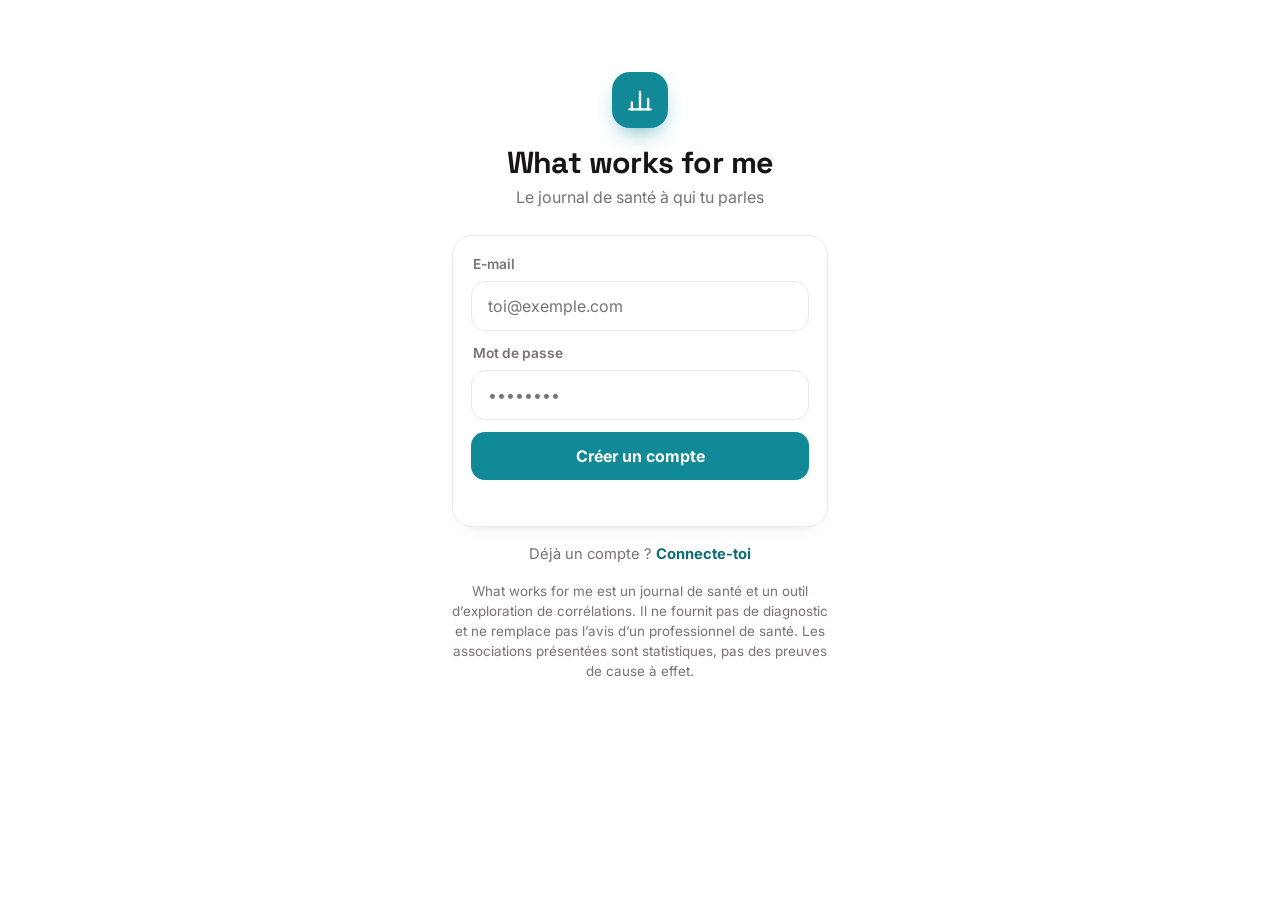
==== app-web/index.html @ d483058d "feat: web app demo + brain fog dimension + entry editing - app-web: full health journal demo (journa" ====
<!DOCTYPE html>
<html lang="fr">
<head>
<meta charset="utf-8">
<meta name="viewport" content="width=device-width, initial-scale=1, viewport-fit=cover, maximum-scale=1, user-scalable=no">
<title>What works for me</title>
<meta name="description" content="Le journal de santé à qui tu parles.">
<meta name="apple-mobile-web-app-capable" content="yes">
<meta name="mobile-web-app-capable" content="yes">
<meta name="apple-mobile-web-app-status-bar-style" content="default">
<meta name="apple-mobile-web-app-title" content="What works for me">
<meta name="theme-color" content="#118996" id="themeColorMeta">
<link rel="apple-touch-icon" href="/apple-touch-icon.png">
<link rel="icon" href="/favicon.svg" type="image/svg+xml">
<link rel="manifest" href="manifest.webmanifest">
<link rel="preconnect" href="https://fonts.googleapis.com">
<link rel="preconnect" href="https://fonts.gstatic.com" crossorigin>
<link href="https://fonts.googleapis.com/css2?family=Space+Grotesk:wght@500;600;700&family=Inter:wght@400;500;600;700;800&display=swap" rel="stylesheet">
<link rel="stylesheet" href="styles.css?v=4">
</head>
<body data-theme="turquoise">
<div id="app"></div>
<div id="toast" class="toast" hidden></div>
<script src="app.js?v=4"></script>
</body>
</html>
---- app-web/styles.css ----
/* What works for me — styles. Mobile-first, aéré, monochrome par thème. */
*{box-sizing:border-box;margin:0;padding:0}
html{font-size:16px;-webkit-text-size-adjust:100%}
html[data-textsize="large"]{font-size:18px}            /* Accessibilité : Grand texte (~+12%) */
:root{
  --font-body:'Inter',system-ui,-apple-system,'Segoe UI',Roboto,sans-serif;
  --font-display:'Space Grotesk','Inter',sans-serif;
  --ink:#1b1417; --muted:#7a7075; --line:#ece7e9;
  --radius:20px; --radius-sm:14px;
  --shadow:0 14px 34px -20px rgba(0,0,0,.38); --shadow-soft:0 8px 20px -16px rgba(0,0,0,.30);
  --maxw:720px; --tabbar-h:74px;
}
body[data-theme="turquoise"]{--c-50:#E8F3F4;--c-100:#C5E3E5;--c-200:#93C9CD;--c-300:#5FAFB5;--c-400:#2F9AA1;--c-500:#118996;--c-600:#0E6E78;--c-700:#0B545C;--c-800:#073A40;--c-900:#042227;}
body[data-theme="coral"]{--c-50:#FDECEC;--c-100:#FBCFCE;--c-200:#F7A6A4;--c-300:#F47F7D;--c-400:#F26967;--c-500:#F1514F;--c-600:#CE3F3D;--c-700:#9E302E;--c-800:#6F2120;--c-900:#431312;}
html,body{height:100%}
body{font-family:var(--font-body);font-size:1rem;color:var(--ink);background:#fff;line-height:1.5;-webkit-font-smoothing:antialiased;text-rendering:optimizeLegibility;overscroll-behavior-y:none}
button{font-family:inherit;cursor:pointer}
input,textarea,select{font-family:inherit}
h1,h2,h3{font-family:var(--font-display);letter-spacing:-.02em;line-height:1.1}
input[type=range]{accent-color:var(--c-500)}

/* Layout */
.wrap{max-width:var(--maxw);margin:0 auto;padding:0 18px}
.screen{padding-bottom:calc(var(--tabbar-h) + env(safe-area-inset-bottom) + 24px);min-height:100vh}
.topbar{position:sticky;top:0;z-index:20;background:rgba(255,255,255,.86);backdrop-filter:saturate(1.4) blur(10px);border-bottom:1px solid var(--line)}
.topbar .wrap{display:flex;align-items:center;justify-content:space-between;height:58px;padding-top:env(safe-area-inset-top)}
.brand{display:flex;align-items:center;gap:9px;font-family:var(--font-display);font-weight:700;font-size:1.1rem;letter-spacing:-.02em}
.brand .dot{width:12px;height:12px;border-radius:50%;background:var(--c-500);box-shadow:0 0 0 4px var(--c-100)}
.brand small{font-weight:600;color:var(--muted);font-family:var(--font-body);font-size:.78rem}
.page-title{font-size:1.6rem;font-weight:700;margin:20px 0 4px}
.page-sub{color:var(--muted);font-size:.95rem;margin-bottom:16px}
h3.sec{font-size:1rem;margin:14px 2px 2px}

/* Buttons */
.btn{display:inline-flex;align-items:center;justify-content:center;gap:8px;border:none;border-radius:var(--radius-sm);padding:14px 18px;font-weight:700;font-size:1rem;background:var(--c-500);color:#fff;transition:transform .06s,background .15s;min-height:48px}
.btn:active{transform:scale(.985)} .btn:hover{background:var(--c-600)}
.btn-block{width:100%}
.btn-ghost{background:#fff;color:var(--c-700);border:1.5px solid var(--c-200)} .btn-ghost:hover{background:var(--c-50)}
.btn-soft{background:var(--c-100);color:var(--c-800)} .btn-soft:hover{background:var(--c-200)}
.more{margin-top:14px}

/* Fields */
.field{width:100%;border:1.5px solid var(--line);border-radius:var(--radius-sm);padding:14px 16px;font-size:1rem;background:#fff;color:var(--ink);outline:none;transition:border-color .15s,box-shadow .15s}
.field:focus{border-color:var(--c-400);box-shadow:0 0 0 4px var(--c-50)}
.field.sm{padding:10px 12px;min-width:0;flex:1}
label.lbl{display:block;font-weight:600;font-size:.86rem;color:var(--muted);margin:0 0 6px 2px}

/* Cards & chips */
.card{background:#fff;border:1px solid var(--line);border-radius:var(--radius);padding:18px;box-shadow:var(--shadow-soft)}
.chip{display:inline-flex;align-items:center;gap:6px;background:var(--c-100);color:var(--c-800);border-radius:999px;padding:5px 11px;font-size:.8rem;font-weight:600;white-space:nowrap}
.chip .em{opacity:.85}
.chips{display:flex;flex-wrap:wrap;gap:7px;margin-top:12px}

/* Auth */
.auth{max-width:420px;margin:0 auto;padding:8vh 22px 40px;text-align:center}
.auth .logo{width:56px;height:56px;border-radius:18px;background:var(--c-500);margin:0 auto 18px;display:grid;place-items:center;color:#fff;box-shadow:0 10px 26px -12px var(--c-500)}
.auth .logo svg{width:28px;height:28px}
.auth h1{font-size:1.9rem;margin-bottom:6px}.auth .tag{color:var(--muted);margin-bottom:26px}
.auth .card{text-align:left}
.auth .switch{margin-top:16px;color:var(--muted);font-size:.92rem}
.auth .switch a{color:var(--c-600);font-weight:700;text-decoration:none}
.err{color:#c0392b;font-size:.9rem;margin-top:10px;min-height:1.1em}
.stack>*+*{margin-top:12px}

/* Capture */
.capture{margin-top:16px}
.capture .box{background:#fff;border:1.5px solid var(--line);border-radius:var(--radius);box-shadow:var(--shadow);padding:14px}
.capture textarea{width:100%;border:none;outline:none;resize:none;font-size:1.1rem;line-height:1.5;min-height:104px;color:var(--ink);background:transparent}
.capture .row{display:flex;align-items:center;gap:10px;margin-top:8px}
.capture .row .spacer{flex:1}
.iconbtn{width:46px;height:46px;border-radius:50%;border:1.5px solid var(--c-200);background:#fff;color:var(--c-700);display:grid;place-items:center;transition:background .15s}
.iconbtn svg{width:22px;height:22px}
.iconbtn:hover{background:var(--c-50)}
.iconbtn.rec{background:var(--c-500);color:#fff;border-color:var(--c-500);animation:pulse 1.3s infinite}
.iconbtn.xs{width:40px;height:40px}.iconbtn.xs svg{width:19px;height:19px}
.iconbtn.on{background:var(--c-500);color:#fff;border-color:var(--c-500)}
.iconbtn.active{background:var(--c-500);color:#fff;border-color:var(--c-500)}
@keyframes pulse{0%{box-shadow:0 0 0 0 var(--c-200)}70%{box-shadow:0 0 0 12px transparent}100%{box-shadow:0 0 0 0 transparent}}
.hint{color:var(--muted);font-size:.82rem;margin-top:10px;text-align:center}
.quick{display:flex;flex-wrap:wrap;gap:8px;margin-top:14px}
.quick button{background:var(--c-50);border:1px solid var(--c-100);color:var(--c-800);border-radius:999px;padding:9px 14px;font-size:.88rem;font-weight:600;min-height:40px}

/* Journal head + recherche + filtres */
.jhead{display:flex;align-items:center;justify-content:space-between;margin:26px 2px 8px}
.jtitle{font-size:1.3rem;font-weight:700}
.jicons{display:flex;gap:8px}
.filters{margin-top:10px;display:flex;flex-direction:column;gap:14px}
.frow{display:flex;align-items:center;gap:10px;flex-wrap:wrap}
.frow.col{flex-direction:column;align-items:stretch;gap:8px}
.frow.end{justify-content:flex-end;gap:10px}
.flbl{font-weight:700;font-size:.84rem;color:var(--c-800)}
.frow .arrow{color:var(--muted);font-weight:700}
.tagchips{display:flex;flex-wrap:wrap;gap:8px}
.tagchip{background:#fff;border:1.5px solid var(--c-200);color:var(--c-800);border-radius:999px;padding:8px 12px;font-size:.84rem;font-weight:600}
.tagchip.on{background:var(--c-500);border-color:var(--c-500);color:#fff}
.sliders{display:flex;flex-direction:column;gap:10px}
.hour-slider{width:100%}
#fHoursLbl{color:var(--c-700)}

/* Entries / Journal list */
.entry{margin-top:14px}
.entry .when{color:var(--muted);font-size:.78rem;font-weight:600}
.entry .txt{margin-top:6px;font-size:1.02rem;white-space:pre-wrap}

/* Tables (Données) */
.cats-grid{display:flex;flex-direction:column}
.cat{margin-top:14px;overflow:hidden}
.cat summary{list-style:none;display:flex;align-items:center;gap:12px;cursor:pointer;padding:2px}
.cat summary::-webkit-details-marker{display:none}
.cat .c-ic{width:40px;height:40px;border-radius:11px;background:var(--c-100);color:var(--c-700);display:grid;place-items:center;flex:none;font-size:1.1rem}
.cat .c-name{font-weight:700;font-family:var(--font-display)}
.cat .c-count{margin-left:auto;background:var(--c-50);color:var(--c-700);border-radius:999px;padding:3px 10px;font-size:.8rem;font-weight:700}
.cat ul{list-style:none;margin-top:12px;border-top:1px solid var(--line)}
.cat li{padding:11px 2px;border-bottom:1px solid var(--line);display:flex;gap:10px;align-items:baseline}
.cat li .v{font-weight:600}
.cat li .d{margin-left:auto;color:var(--muted);font-size:.78rem;white-space:nowrap}

/* Corrélations */
.insight{margin-top:14px}
.insight .stmt{font-size:1.06rem;font-weight:600;font-family:var(--font-display);letter-spacing:-.01em}
.insight .meta{display:flex;align-items:center;gap:10px;margin-top:12px}
.band{font-weight:700;border-radius:999px;padding:4px 11px;font-size:.78rem;white-space:nowrap}
.band-weak{background:var(--c-50);color:var(--c-700)}
.band-moderate{background:var(--c-100);color:var(--c-800)}
.band-strong{background:var(--c-500);color:#fff}
.bar{flex:1;height:8px;background:var(--c-100);border-radius:999px;overflow:hidden}
.bar>i{display:block;height:100%;background:var(--c-500);border-radius:999px}
.occ{margin-top:10px;color:var(--ink);font-size:.9rem;font-weight:600}
.caveat{margin-top:6px;color:var(--muted);font-size:.82rem;font-style:italic}
.mini{display:flex;align-items:center;gap:10px;margin-top:10px}
.mini .ml{width:118px;color:var(--ink);font-weight:600;font-size:.9rem}
.mini .mbar{flex:1;height:10px;background:var(--c-50);border-radius:999px;overflow:hidden}
.mini .mbar>i{display:block;height:100%;background:var(--c-400)}
.mini .mn{width:26px;text-align:right;color:var(--muted);font-weight:700;font-size:.85rem}

/* Settings */
.list{margin-top:14px}
.list .row{display:flex;align-items:center;gap:12px;padding:16px 0;border-bottom:1px solid var(--line);flex-wrap:wrap}
.list .row .k{font-weight:600}.list .row .sp{flex:1}
.seg{display:inline-flex;background:var(--c-50);border-radius:999px;padding:4px;gap:4px}
.seg button{border:none;background:transparent;color:var(--c-800);font-weight:700;font-size:.88rem;padding:9px 14px;border-radius:999px;min-height:38px}
.seg button.on{background:#fff;color:var(--c-700);box-shadow:var(--shadow-soft)}
.swatch{width:20px;height:20px;border-radius:50%;display:inline-block;vertical-align:middle;margin-right:6px;border:2px solid #fff;box-shadow:0 0 0 1px var(--line)}
.note{color:var(--muted);font-size:.84rem;margin-top:16px;line-height:1.5}

/* Empty */
.empty{text-align:center;color:var(--muted);padding:42px 18px}
.empty .big{font-size:2.4rem;margin-bottom:10px}

/* Bottom nav */
.tabbar{position:fixed;left:0;right:0;bottom:0;z-index:30;background:rgba(255,255,255,.92);backdrop-filter:blur(12px);border-top:1px solid var(--line);padding-bottom:env(safe-area-inset-bottom)}
.tabbar .inner{max-width:var(--maxw);margin:0 auto;height:var(--tabbar-h);display:flex}
.tab{flex:1;display:flex;flex-direction:column;align-items:center;justify-content:center;gap:4px;background:none;border:none;color:var(--muted);font-size:.72rem;font-weight:600;padding-top:8px;min-height:var(--tabbar-h)}
.tab svg{width:24px;height:24px}
.tab.on{color:var(--c-600)}

/* Toast */
.toast{position:fixed;left:50%;transform:translateX(-50%);bottom:calc(var(--tabbar-h) + env(safe-area-inset-bottom) + 16px);background:var(--ink);color:#fff;padding:12px 18px;border-radius:999px;font-size:.9rem;font-weight:600;z-index:50;box-shadow:var(--shadow);max-width:90%}
.toast[hidden]{display:none}

/* Desktop : présentation différente des grands éléments (tableaux en grille) */
@media(min-width:760px){
  .page-title{font-size:1.8rem}
}
/* Corrélations : bouton + date de dernière analyse */
.analyze{display:flex;align-items:center;gap:12px;flex-wrap:wrap;margin:6px 0 10px}
.analyze .lastrun{color:var(--muted);font-size:.85rem}

/* Récap (Données) */
.recap{margin-top:6px}
.recap-head{display:flex;align-items:center;justify-content:space-between;gap:10px;flex-wrap:wrap;margin-bottom:6px}
.recap-table{margin-top:4px}
.rrow{display:flex;align-items:center;justify-content:space-between;gap:12px;padding:12px 2px;border-bottom:1px solid var(--line)}
.rrow:last-child{border-bottom:none}
.rl{font-weight:600}
.rv{color:var(--c-800);font-weight:600;text-align:right}
.score{display:inline-flex;align-items:center;gap:8px;font-weight:700;font-size:.86rem}
.score .dot{width:12px;height:12px;border-radius:50%;display:inline-block}
.score.s1{color:#c0392b}.score.s1 .dot{background:#e05a4f}
.score.s2{color:#9a7400}.score.s2 .dot{background:#f0c34a}
.score.s3{color:#1f7a52}.score.s3 .dot{background:#3fb985}

/* Photo */
.photo-prev{position:relative;margin-top:10px;display:inline-block}
.photo-prev img{max-height:150px;border-radius:12px;display:block}
.ph-x{position:absolute;top:-8px;right:-8px;width:26px;height:26px;border-radius:50%;border:none;background:var(--ink);color:#fff;font-size:16px;line-height:1;display:grid;place-items:center}
.entry .photo{margin-top:10px;border-radius:12px;max-width:100%;max-height:220px;object-fit:cover}

/* Edit overlay (bottom sheet) */
.edit-overlay{position:fixed;inset:0;z-index:40;display:flex;align-items:flex-end}
.edit-backdrop{position:absolute;inset:0;background:rgba(0,0,0,.45);z-index:0}
.edit-sheet{position:relative;z-index:1;width:100%;max-width:var(--maxw);margin:0 auto;border-radius:var(--radius) var(--radius) 0 0;padding:22px 20px calc(22px + env(safe-area-inset-bottom));max-height:90vh;overflow-y:auto}
.edit-title{font-size:1.1rem;font-weight:700;margin-bottom:14px;font-family:var(--font-display)}
.edit-ta{min-height:120px;resize:vertical;margin-bottom:12px}
.edit-section-lbl{font-weight:700;font-size:.82rem;color:var(--muted);margin:10px 0 8px;text-transform:uppercase;letter-spacing:.04em}
.edit-tags{display:flex;flex-wrap:wrap;gap:8px;margin-bottom:4px;min-height:32px}
.edit-add-tags{margin-bottom:14px}
.edit-chip{padding-right:28px!important;position:relative}
.rm-tag{position:absolute;right:8px;top:50%;transform:translateY(-50%);background:none;border:none;color:var(--c-700);font-size:15px;line-height:1;padding:0;cursor:pointer;width:18px;height:18px;display:grid;place-items:center;font-weight:700}
.edit-btns{display:flex;align-items:center;gap:10px;margin-top:14px;flex-wrap:wrap}
.btn-danger{background:#e05a4f;color:#fff} .btn-danger:hover{background:#c0392b}
.edit-hint{color:var(--muted);font-size:.82rem;margin-top:12px;font-style:italic;line-height:1.5}
.hint-sm{color:var(--muted);font-size:.84rem;font-style:italic}

/* Entry card edit button */
.entry-head{display:flex;align-items:center;gap:8px;margin-bottom:2px}
.entry-head .when{flex:1}
.edit-btn{width:34px;height:34px;flex:none;opacity:.35;border-color:transparent!important;background:transparent!important}
.edit-btn:hover{opacity:1;background:var(--c-50)!important;border-color:var(--c-100)!important}
.edit-btn svg{width:15px;height:15px}
.edited-badge{font-size:.7rem;color:var(--c-700);font-weight:600;background:var(--c-50);border-radius:999px;padding:2px 7px;white-space:nowrap}

/* Stale banner (corrélations) */
.stale-banner{background:var(--c-50);border:1px solid var(--c-200);border-radius:var(--radius-sm);padding:12px 16px;margin-bottom:12px;color:var(--c-800);font-size:.88rem;line-height:1.4}

@media(prefers-reduced-motion:reduce){*{animation:none!important;transition:none!important}}
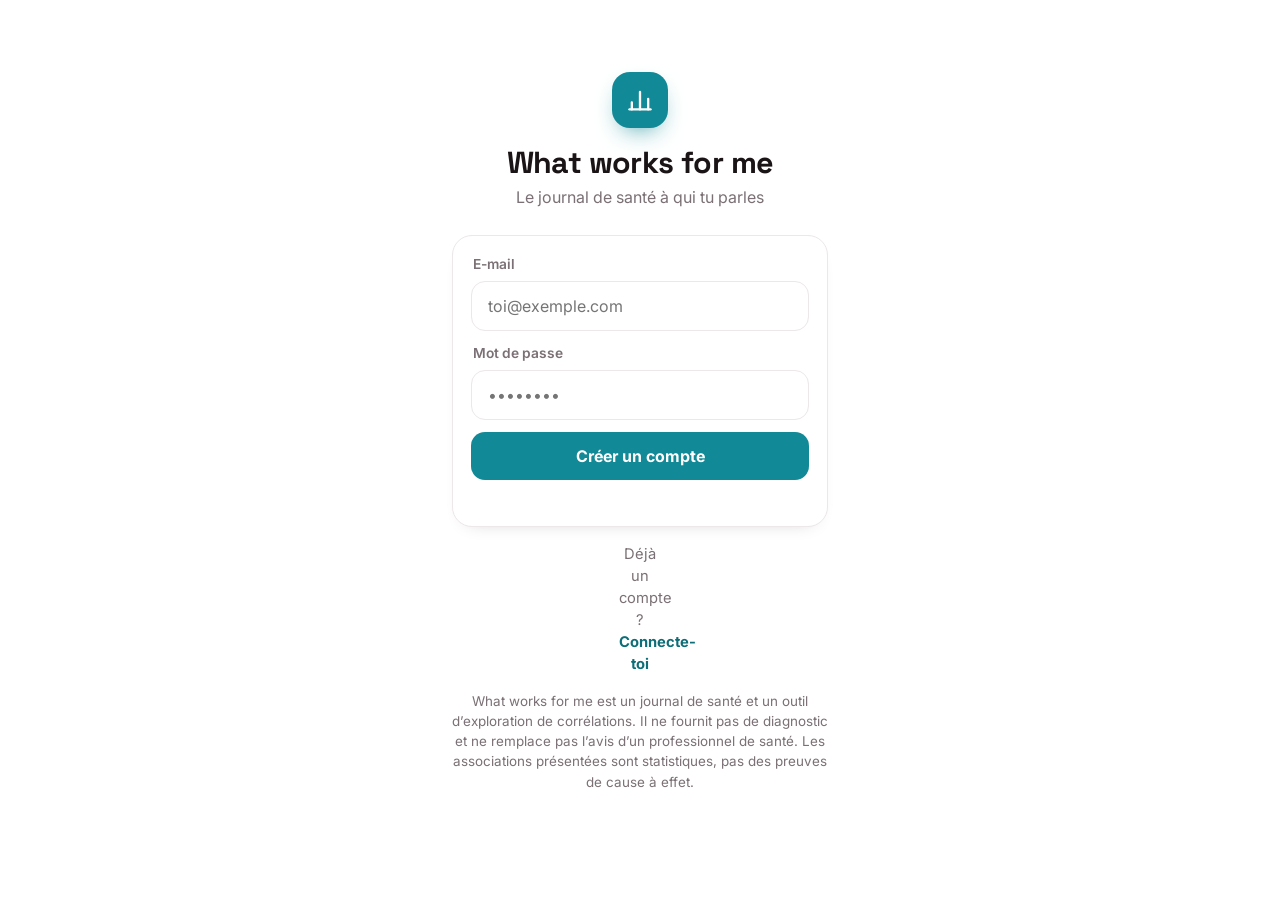
==== commit 9a77295b: "feat(réglages): réorganisation en parties I–IV + corrélations / sources médicales Réglages restructu" ====
--- a/app-web/index.html
+++ b/app-web/index.html
@@ -16,11 +16,11 @@
 <link rel="preconnect" href="https://fonts.googleapis.com">
 <link rel="preconnect" href="https://fonts.gstatic.com" crossorigin>
 <link href="https://fonts.googleapis.com/css2?family=Space+Grotesk:wght@500;600;700&family=Inter:wght@400;500;600;700;800&display=swap" rel="stylesheet">
-<link rel="stylesheet" href="styles.css?v=4">
+<link rel="stylesheet" href="styles.css?v=22">
 </head>
 <body data-theme="turquoise">
 <div id="app"></div>
 <div id="toast" class="toast" hidden></div>
-<script src="app.js?v=4"></script>
+<script src="app.js?v=22"></script>
 </body>
 </html>
--- a/app-web/styles.css
+++ b/app-web/styles.css
@@ -6,12 +6,14 @@
   --font-body:'Inter',system-ui,-apple-system,'Segoe UI',Roboto,sans-serif;
   --font-display:'Space Grotesk','Inter',sans-serif;
   --ink:#1b1417; --muted:#7a7075; --line:#ece7e9;
+  /* Graphiques des corrélations — gris/noir neutres, volontairement indépendants du thème */
+  --chart-bg:#ebedf0; --chart-axis:#d1d5db; --chart-ink:#374151; --chart-muted:#6b7280;
   --radius:20px; --radius-sm:14px;
   --shadow:0 14px 34px -20px rgba(0,0,0,.38); --shadow-soft:0 8px 20px -16px rgba(0,0,0,.30);
   --maxw:720px; --tabbar-h:74px;
 }
-body[data-theme="turquoise"]{--c-50:#E8F3F4;--c-100:#C5E3E5;--c-200:#93C9CD;--c-300:#5FAFB5;--c-400:#2F9AA1;--c-500:#118996;--c-600:#0E6E78;--c-700:#0B545C;--c-800:#073A40;--c-900:#042227;}
-body[data-theme="coral"]{--c-50:#FDECEC;--c-100:#FBCFCE;--c-200:#F7A6A4;--c-300:#F47F7D;--c-400:#F26967;--c-500:#F1514F;--c-600:#CE3F3D;--c-700:#9E302E;--c-800:#6F2120;--c-900:#431312;}
+body[data-theme="turquoise"]{--c-50:#E8F3F4;--c-100:#C5E3E5;--c-200:#93C9CD;--c-300:#5FAFB5;--c-400:#2F9AA1;--c-500:#118996;--c-600:#0E6E78;--c-700:#0B545C;--c-800:#073A40;--c-900:#042227;--journal-bg:#CDE7E8;}
+body[data-theme="coral"]{--c-50:#FDECEC;--c-100:#FBCFCE;--c-200:#F7A6A4;--c-300:#F47F7D;--c-400:#F26967;--c-500:#F1514F;--c-600:#CE3F3D;--c-700:#9E302E;--c-800:#6F2120;--c-900:#431312;--journal-bg:#FAD8D8;}
 html,body{height:100%}
 body{font-family:var(--font-body);font-size:1rem;color:var(--ink);background:#fff;line-height:1.5;-webkit-font-smoothing:antialiased;text-rendering:optimizeLegibility;overscroll-behavior-y:none}
 button{font-family:inherit;cursor:pointer}
@@ -27,9 +29,16 @@
 .brand{display:flex;align-items:center;gap:9px;font-family:var(--font-display);font-weight:700;font-size:1.1rem;letter-spacing:-.02em}
 .brand .dot{width:12px;height:12px;border-radius:50%;background:var(--c-500);box-shadow:0 0 0 4px var(--c-100)}
 .brand small{font-weight:600;color:var(--muted);font-family:var(--font-body);font-size:.78rem}
+/* Bouton compte (haut à droite) */
+.acct-btn{display:inline-flex;align-items:center;gap:8px;background:none;border:none;padding:4px 6px;border-radius:999px;cursor:pointer;transition:background .15s}
+.acct-btn:hover{background:var(--c-50)}
+.acct-btn small{font-weight:700;color:var(--c-700);font-size:.82rem}
+.acct-ini{width:28px;height:28px;border-radius:50%;background:var(--c-500);color:#fff;display:grid;place-items:center;font-weight:700;font-size:.82rem;font-family:var(--font-display);flex:none}
+.acct-num{font-weight:700;color:var(--c-700);font-variant-numeric:tabular-nums}
+.acct-date{flex:0 0 auto;width:auto;max-width:170px}
 .page-title{font-size:1.6rem;font-weight:700;margin:20px 0 4px}
 .page-sub{color:var(--muted);font-size:.95rem;margin-bottom:16px}
-h3.sec{font-size:1rem;margin:14px 2px 2px}
+h3.sec{font-size:1rem;margin:34px 2px 16px}
 
 /* Buttons */
 .btn{display:inline-flex;align-items:center;justify-content:center;gap:8px;border:none;border-radius:var(--radius-sm);padding:14px 18px;font-weight:700;font-size:1rem;background:var(--c-500);color:#fff;transition:transform .06s,background .15s;min-height:48px}
@@ -80,7 +89,27 @@
 .quick{display:flex;flex-wrap:wrap;gap:8px;margin-top:14px}
 .quick button{background:var(--c-50);border:1px solid var(--c-100);color:var(--c-800);border-radius:999px;padding:9px 14px;font-size:.88rem;font-weight:600;min-height:40px}
 
+/* Journal — entrées sollicitées (pull) : bac teinté, distinct des entrées passées (blanches) */
+.pull-section{margin-top:18px;border:1px solid var(--c-100);border-radius:var(--radius);padding:14px 14px 6px}
+.pull-head{display:flex;align-items:center;gap:9px;margin:0 2px 12px;flex-wrap:wrap}
+.pull-badge{font-size:.62rem;font-weight:800;text-transform:uppercase;letter-spacing:.06em;color:var(--c-700);background:var(--c-100);border-radius:999px;padding:3px 9px}
+.pull-title{font-size:1.05rem;font-weight:700;font-family:var(--font-display)}
+.pull-card{background:#fff;border:1px solid var(--c-100);border-radius:var(--radius-sm);padding:13px 14px;margin-bottom:10px;box-shadow:var(--shadow-soft)}
+.pull-q{display:flex;align-items:flex-start;gap:8px;font-weight:600;font-size:.98rem;line-height:1.35}
+.pull-ic{flex:none}
+.pull-input{width:100%;margin-top:10px;border:1.5px solid var(--line);border-radius:var(--radius-sm);padding:10px 12px;font-size:.98rem;font-family:inherit;line-height:1.4;resize:vertical;min-height:46px;background:#fff;color:var(--ink);outline:none}
+.pull-input:focus{border-color:var(--c-400);box-shadow:0 0 0 4px var(--c-50)}
+.pull-actions{display:flex;align-items:center;gap:8px;margin-top:10px}
+.pull-actions .pull-spacer{flex:1}
+.pull-empty{color:var(--muted);font-size:.88rem;font-style:italic;padding:4px 2px 12px}
+
 /* Journal head + recherche + filtres */
+/* Section « Ton journal » : fond teinté dédié (par thème) pour la démarquer du haut de page.
+   Les cartes d'entrées restent blanches et ressortent sur ce fond. */
+.journal-section{background:var(--journal-bg);border-radius:var(--radius);padding:14px 12px;margin-top:14px}
+.journal-section .jhead{margin:2px 2px 10px}
+.journal-section .more{background:#fff;color:var(--c-700);border:1.5px solid var(--c-200)}
+.journal-section .more:hover{background:var(--c-50)}
 .jhead{display:flex;align-items:center;justify-content:space-between;margin:26px 2px 8px}
 .jtitle{font-size:1.3rem;font-weight:700}
 .jicons{display:flex;gap:8px}
@@ -110,10 +139,18 @@
 .cat .c-ic{width:40px;height:40px;border-radius:11px;background:var(--c-100);color:var(--c-700);display:grid;place-items:center;flex:none;font-size:1.1rem}
 .cat .c-name{font-weight:700;font-family:var(--font-display)}
 .cat .c-count{margin-left:auto;background:var(--c-50);color:var(--c-700);border-radius:999px;padding:3px 10px;font-size:.8rem;font-weight:700}
-.cat ul{list-style:none;margin-top:12px;border-top:1px solid var(--line)}
+/* Liste par thème : boîte à hauteur fixe (~5 lignes), identique pour toutes, scroll interne */
+.cat ul{list-style:none;margin-top:12px;border-top:1px solid var(--line);height:240px;overflow-y:auto;overscroll-behavior:contain}
+.cat ul::-webkit-scrollbar{width:6px}
+.cat ul::-webkit-scrollbar-thumb{background:var(--c-200);border-radius:3px}
+.cat ul::-webkit-scrollbar-track{background:transparent}
 .cat li{padding:11px 2px;border-bottom:1px solid var(--line);display:flex;gap:10px;align-items:baseline}
 .cat li .v{font-weight:600}
 .cat li .d{margin-left:auto;color:var(--muted);font-size:.78rem;white-space:nowrap}
+/* Contrôles de chargement progressif (sous la boîte) */
+.cat-more-link{display:inline-block;margin-top:12px;color:var(--c-700);font-weight:700;font-size:.9rem;text-decoration:underline;cursor:pointer}
+.cat-more-link:hover{color:var(--c-800)}
+.cat-more-btn{margin-top:12px}
 
 /* Corrélations */
 .insight{margin-top:14px}
@@ -127,6 +164,76 @@
 .bar>i{display:block;height:100%;background:var(--c-500);border-radius:999px}
 .occ{margin-top:10px;color:var(--ink);font-size:.9rem;font-weight:600}
 .caveat{margin-top:6px;color:var(--muted);font-size:.82rem;font-style:italic}
+
+/* Corrélations — fenêtre d'analyse */
+.corr-window{margin:6px 0 14px;padding:14px 16px;border:1px solid var(--line);border-radius:var(--radius-sm);background:var(--c-50)}
+.cw-head{display:flex;align-items:center;justify-content:space-between;gap:10px;flex-wrap:wrap}
+.cw-title{font-weight:700;font-size:.9rem;color:var(--c-800)}
+.corr-window .seg{background:#fff}
+.cw-expl{margin-top:10px;color:var(--c-800);font-size:.85rem;line-height:1.45}
+
+/* Corrélations — tags d'état, date, actions */
+.corr-tags{display:flex;flex-wrap:wrap;gap:6px;margin-bottom:10px}
+.corr-tag{font-weight:700;font-size:.7rem;border-radius:999px;padding:3px 9px;text-transform:uppercase;letter-spacing:.04em}
+.tag-pinned{background:var(--c-500);color:#fff}
+.tag-obsolete{background:#f1eef0;color:var(--muted)}
+.tag-hidden{background:#faf8f9;color:var(--muted);border:1px dashed var(--line)}
+/* Pied de carte : date à gauche, actions pictos discrètes à droite */
+.corr-foot{display:flex;align-items:center;justify-content:space-between;gap:10px;margin-top:10px}
+.corr-date{color:var(--muted);font-size:.8rem;flex:1;min-width:0}
+.corr-actions{display:flex;gap:2px;flex:none}
+.corr-ico{display:inline-flex;align-items:center;gap:5px;background:none;border:none;color:var(--muted);padding:5px;border-radius:8px;font-size:.78rem;font-weight:600}
+.corr-ico svg{width:16px;height:16px}
+.corr-ico:hover{background:var(--c-50);color:var(--c-700)}
+.corr-ico.is-on{color:var(--c-600)}
+.insight.is-pinned,.manual-card.is-pinned{border-color:var(--c-300);box-shadow:0 0 0 1px var(--c-200) inset}
+.insight.is-archived,.manual-card.is-archived{opacity:.72}
+
+/* Corrélations — section obsolètes (archive) */
+.corr-archive{margin-top:18px}
+.corr-archive>summary{list-style:none;cursor:pointer;display:flex;align-items:center;gap:8px;font-weight:700;font-size:.9rem;color:var(--c-700);padding:12px 14px;border:1px dashed var(--c-200);border-radius:var(--radius-sm);background:#fff}
+.corr-archive>summary::-webkit-details-marker{display:none}
+.corr-archive>summary::before{content:'▸';color:var(--c-400);font-size:.8rem}
+.corr-archive[open]>summary::before{content:'▾'}
+.corr-archive[open]>summary{margin-bottom:4px}
+
+/* Corrélations manuelles */
+.manual-form{position:relative;margin-top:6px;display:flex;flex-direction:column;gap:10px}
+.mf-row{display:flex;align-items:center;gap:8px}
+.mf-input{flex:1;min-width:0}
+.mf-del{flex:none;width:34px;height:34px;border-radius:50%;border:1.5px solid var(--line);background:#fff;color:var(--muted);font-size:18px;line-height:1;display:grid;place-items:center}
+.mf-del:hover{border-color:#e05a4f;color:#e05a4f}
+.mf-actions{display:flex;align-items:center;gap:10px;margin-top:4px}
+.mf-actions .spacer{flex:1}
+.btn-sm{padding:9px 14px;min-height:40px;font-size:.9rem}
+.manual-card{margin-top:14px}
+.mc-head{display:flex;align-items:center;justify-content:space-between;gap:10px;flex-wrap:wrap;margin-bottom:10px}
+.mc-pair{font-family:var(--font-display);font-weight:700;font-size:1.02rem}
+.mc-x{color:var(--muted);margin:0 2px}
+.mc-note{margin-top:8px;font-size:.95rem;color:var(--ink);font-weight:600}
+.verdict{display:inline-flex;align-items:center;gap:8px;font-weight:700;font-size:.86rem;white-space:nowrap}
+.verdict .pill{width:14px;height:14px;border-radius:50%;flex:none}
+.v-green{color:#1f7a52}.v-green .pill{background:#3fb985}
+.v-yellow{color:#9a7400}.v-yellow .pill{background:#f0c34a}
+.v-red{color:#c0392b}.v-red .pill{background:#e05a4f}
+.scatter{width:100%;height:auto;margin-top:8px;background:var(--chart-bg);border-radius:12px}
+.scatter circle{fill:var(--chart-ink);opacity:.72}
+.scatter .axis{stroke:var(--chart-axis);stroke-width:1.5}
+.scatter .ax-lbl{fill:var(--chart-muted);font-size:11px;font-weight:600;font-family:var(--font-body)}
+.multiline{width:100%;height:auto;margin-top:8px;background:var(--chart-bg);border-radius:12px}
+.multiline .axis{stroke:var(--chart-axis);stroke-width:1.5}
+.ml-legend{display:flex;flex-wrap:wrap;gap:12px;margin-top:8px}
+.ml-leg{display:inline-flex;align-items:center;gap:6px;font-size:.82rem;color:var(--ink);font-weight:600}
+.ml-leg i{width:16px;height:3px;border-radius:2px;display:inline-block}
+
+/* Méga-menu de suggestions (sous le champ, en colonnes) */
+.mf-megamenu{position:absolute;left:18px;right:18px;z-index:25;background:#fff;border:1px solid var(--line);border-radius:14px;box-shadow:var(--shadow);padding:10px;display:grid;grid-template-columns:repeat(4,1fr);gap:6px;max-height:268px;overflow:auto}
+.mf-megamenu[hidden]{display:none}
+.mf-sug{text-align:left;background:var(--c-50);border:none;border-radius:8px;padding:9px 11px;font-size:.84rem;color:var(--c-800);font-weight:600;white-space:nowrap;overflow:hidden;text-overflow:ellipsis;cursor:pointer}
+.mf-sug:hover{background:var(--c-100)}
+.mf-empty{color:var(--muted);padding:8px;grid-column:1/-1}
+@media(max-width:560px){ .mf-megamenu{grid-template-columns:repeat(2,1fr)} }
+
 .mini{display:flex;align-items:center;gap:10px;margin-top:10px}
 .mini .ml{width:118px;color:var(--ink);font-weight:600;font-size:.9rem}
 .mini .mbar{flex:1;height:10px;background:var(--c-50);border-radius:999px;overflow:hidden}
@@ -137,11 +244,177 @@
 .list{margin-top:14px}
 .list .row{display:flex;align-items:center;gap:12px;padding:16px 0;border-bottom:1px solid var(--line);flex-wrap:wrap}
 .list .row .k{font-weight:600}.list .row .sp{flex:1}
+.row-note{display:block;font-weight:500;font-size:.78rem;color:var(--muted);margin-top:3px}
+.pw-clear{font-family:ui-monospace,SFMono-Regular,Menlo,monospace;color:var(--ink);font-weight:600;user-select:all;word-break:break-all;text-align:right}
 .seg{display:inline-flex;background:var(--c-50);border-radius:999px;padding:4px;gap:4px}
-.seg button{border:none;background:transparent;color:var(--c-800);font-weight:700;font-size:.88rem;padding:9px 14px;border-radius:999px;min-height:38px}
-.seg button.on{background:#fff;color:var(--c-700);box-shadow:var(--shadow-soft)}
+.seg button{border:none;background:transparent;color:var(--c-600);font-weight:600;font-size:.88rem;padding:9px 14px;border-radius:999px;min-height:38px;transition:color .15s}
+.seg button.on{background:#fff;color:var(--c-700);font-weight:700;box-shadow:0 0 0 1px var(--c-200),0 4px 12px -6px rgba(0,0,0,.22)}
 .swatch{width:20px;height:20px;border-radius:50%;display:inline-block;vertical-align:middle;margin-right:6px;border:2px solid #fff;box-shadow:0 0 0 1px var(--line)}
 .note{color:var(--muted);font-size:.84rem;margin-top:16px;line-height:1.5}
+
+/* Réglages — liens (mentions légales, CGU, CGV) façon ligne tappable */
+.link-row{display:flex;align-items:center;gap:12px;width:100%;padding:16px 0;border:none;border-bottom:1px solid var(--line);background:none;font:inherit;color:var(--ink);text-align:left;cursor:pointer;transition:background .15s;border-radius:8px}
+.link-row:last-child{border-bottom:none}
+.link-row:hover{background:var(--c-50)}
+.link-row .k{font-weight:600}.link-row .sp{flex:1}
+.link-caret{color:var(--c-400);font-size:1.4rem;line-height:1;font-weight:700;flex:none}
+
+/* Réglages — bouton retour (écrans légaux) */
+.back-link{display:inline-flex;align-items:center;gap:6px;background:none;border:none;color:var(--c-600);font-weight:700;font-size:.95rem;padding:14px 2px 4px;cursor:pointer}
+.back-link:hover{color:var(--c-700)}
+
+/* Écran texte légal */
+.legal-doc{line-height:1.6}
+.legal-doc .ld-meta{color:var(--muted);font-size:.8rem;font-style:italic;margin-bottom:16px;padding-bottom:14px;border-bottom:1px solid var(--line)}
+.legal-doc p{margin:0 0 12px;font-size:.92rem;color:var(--ink)}
+.legal-doc p:last-child{margin-bottom:0}
+.legal-doc h4{font-family:var(--font-display);font-size:1rem;margin:20px 0 8px;color:var(--ink)}
+
+/* Réglages — gestion des données personnelles (items dépliables) */
+.pdp-card{margin-top:14px;padding:6px 18px}
+.pdp-item{display:flex;gap:13px;align-items:flex-start;padding:15px 0;border-bottom:1px solid var(--line)}
+.pdp-item:last-child{border-bottom:none}
+.pdp-check{flex:none;display:grid;place-items:center;padding-top:1px;cursor:pointer}
+.pdp-check.is-locked{cursor:default}
+.pdp-cb{width:22px;height:22px;accent-color:var(--c-500);cursor:pointer}
+.pdp-check.is-locked .pdp-cb{cursor:default}
+.pdp-body{flex:1;min-width:0}
+.pdp-sum{list-style:none;display:flex;align-items:flex-start;gap:10px;cursor:pointer}
+.pdp-sum::-webkit-details-marker{display:none}
+.pdp-titlewrap{flex:1;min-width:0;display:flex;flex-direction:column;align-items:flex-start;gap:8px}
+.pdp-title{font-weight:600;line-height:1.35}
+.pdp-star{color:var(--c-500);font-weight:800}
+.pdp-caret{flex:none;color:var(--muted);margin-top:2px;transition:transform .18s;font-size:.85rem}
+.pdp-body[open] .pdp-caret{transform:rotate(180deg)}
+.pdp-expl{margin-top:11px;font-size:.9rem;line-height:1.55;color:var(--ink)}
+.pdp-expl p{margin:0 0 8px}.pdp-expl p:last-child{margin-bottom:0}
+.pdp-expl strong{font-weight:700}
+.pdp-tagrow{margin-top:12px}
+.pdp-foot{font-style:italic}
+
+/* Réglages — Fonctions IA : matrice (3 méthodes en colonnes) */
+.ai-card{margin-top:14px;padding:14px}
+.ai-matrix-wrap{width:100%}
+.ai-matrix-scroll{overflow-x:auto;-webkit-overflow-scrolling:touch;border:1px solid var(--line);border-radius:12px}
+.ai-matrix{width:100%;border-collapse:collapse;table-layout:fixed}
+.ai-matrix th,.ai-matrix td{padding:9px 5px;border-bottom:1px solid var(--line);text-align:center;vertical-align:middle}
+.ai-matrix tbody tr:last-child td{border-bottom:none}
+.ai-matrix thead th{font-size:.58rem;font-weight:800;text-transform:uppercase;letter-spacing:.02em;color:var(--c-700);vertical-align:bottom;line-height:1.18}
+.ai-matrix th:first-child,.ai-matrix td:first-child{width:39%;text-align:left}
+.ai-matrix .ai-fn{font-weight:600;font-size:.82rem;line-height:1.3}
+.ai-cell.is-current{background:var(--c-50)}
+.ai-radio{display:inline-flex;cursor:pointer}
+.ai-radio input{width:20px;height:20px;accent-color:var(--c-600);cursor:pointer;margin:0}
+.ai-cur{display:inline-block;margin-top:5px;font-size:.58rem;font-weight:800;text-transform:uppercase;letter-spacing:.03em;color:var(--c-700);background:var(--c-100);border-radius:999px;padding:1px 7px;white-space:nowrap}
+.ai-cell-na{color:#9a9092}
+.ai-na{color:#c2bcbe;font-weight:700}
+/* Tableau d'infos (texte) — même grille, défilable horizontalement sur mobile */
+.ai-matrix-info{table-layout:auto;min-width:560px}
+.ai-matrix-info th,.ai-matrix-info td{text-align:left;vertical-align:top;padding:10px 11px}
+.ai-matrix-info td{font-size:.78rem;line-height:1.42}
+.ai-matrix-info th:first-child,.ai-matrix-info td:first-child{width:auto;min-width:120px}
+.ai-cell-txt{min-width:150px}
+.ai-token{display:block;margin-top:5px;font-size:.72rem;font-weight:700;color:#9a7400}
+/* « Plus d'informations » discret + repliable */
+.ai-more{margin-top:14px}
+.ai-more>summary{list-style:none;cursor:pointer;color:var(--c-700);font-weight:600;font-size:.86rem;display:inline-flex;align-items:center;gap:6px}
+.ai-more>summary::-webkit-details-marker{display:none}
+.ai-more>summary::before{content:'▸';color:var(--c-400);font-size:.78rem}
+.ai-more[open]>summary::before{content:'▾'}
+.ai-more[open]>summary{margin-bottom:12px}
+
+/* ===== Réglages — design neutre & structuré (sans code couleur de thème) =====
+   On redéfinit la palette --c-* en niveaux de gris UNIQUEMENT sous .settings-screen :
+   tous les éléments « teintés » (boutons, segments, cases, radios, surlignages, carets…)
+   deviennent neutres d'un coup, sans toucher aux autres écrans. */
+.settings-screen{
+  --c-50:#f4f4f5; --c-100:#e4e4e7; --c-200:#d4d4d8; --c-300:#a1a1aa; --c-400:#71717a;
+  --c-500:#3f3f46; --c-600:#27272a; --c-700:#3f3f46; --c-800:#27272a; --c-900:#18181b;
+  --muted:#71717a; --line:#e6e6e9;
+}
+/* En-têtes de section : petites capitales discrètes (style réglages « sérieux ») */
+.settings-screen h3.sec{font-family:var(--font-body);font-size:.72rem;font-weight:700;text-transform:uppercase;letter-spacing:.07em;color:var(--c-400);margin:22px 2px 10px}
+/* Grande partie (niveau 1 : I–IV) — séparateur fort, plus prominent que les sous-groupes */
+.settings-screen .set-part{font-family:var(--font-display);font-weight:700;font-size:1.08rem;letter-spacing:.02em;text-transform:uppercase;color:var(--ink);margin:36px 2px 4px;padding-top:22px;border-top:2px solid var(--c-200)}
+.settings-screen .set-part:first-of-type{border-top:none;padding-top:4px;margin-top:18px}
+/* Cartes : plates, bord net, coins un peu moins ronds — plus structuré */
+.settings-screen .card{box-shadow:none;border:1px solid var(--line);border-radius:14px}
+.settings-screen .page-title{margin-bottom:10px}
+/* Un peu plus d'air dans les lignes et entre les blocs */
+.settings-screen .list .row{padding:17px 0}
+.settings-screen .note{margin-top:18px;line-height:1.6}
+/* Étiquettes « prix » neutralisées : gratuit = gris moyen, payant = anthracite */
+.settings-screen .price-tag--free{background:#71717a}
+.settings-screen .price-tag--paid{background:#27272a}
+.settings-screen .ai-token{color:#52525b}
+/* Section préférences (haut) : libellés allégés + 3 toggles au même format (pleine largeur) */
+.settings-screen .prefs-card .row{flex-direction:column;align-items:stretch;gap:9px;padding:14px 0}
+.settings-screen .prefs-card .row .k{font-weight:500;font-size:.9rem}
+.settings-screen .prefs-card .row .sp{display:none}
+.settings-screen .prefs-card .seg{display:flex;width:100%}
+.settings-screen .prefs-card .seg button{flex:1;font-weight:500;font-size:.83rem}
+.settings-screen .prefs-card .seg button.on{font-weight:600}
+
+/* Réglages — parties structurées : sous-sections repliables */
+.settings-screen .grey-note{margin-top:16px;color:var(--muted);font-style:italic;font-size:.82rem}
+.settings-sub{border:1px solid var(--line);border-radius:14px;margin-top:10px;background:#fff}
+.settings-sub-sum{list-style:none;display:flex;align-items:center;gap:10px;cursor:pointer;padding:15px 16px;font-weight:600;color:var(--ink)}
+.settings-sub-sum::-webkit-details-marker{display:none}
+.settings-sub-title{flex:1;min-width:0}
+.settings-sub-caret{flex:none;color:var(--c-400);transition:transform .18s;font-size:.85rem}
+.settings-sub[open] .settings-sub-caret{transform:rotate(180deg)}
+.settings-sub-body{padding:2px 16px 16px}
+/* Inactif → grisé */
+.is-future{color:var(--muted)}
+.settings-sub.is-future, .pdp-card.is-future{opacity:.9}
+.settings-sub.is-future .settings-sub-sum{color:var(--muted)}
+/* Contenu de sous-section */
+.sub-intro{font-size:.9rem;line-height:1.5;margin:6px 0 10px}
+.sub-list{margin:8px 0 10px 18px;font-size:.88rem;line-height:1.5}
+.sub-list li{margin:3px 0}
+.sub-note{font-size:.84rem;color:var(--muted);margin:8px 0 0}
+/* Réglages → Corrélations → Sources médicales (cosmétique) */
+.ms-sub{margin-top:6px}
+.ms-sub + .ms-sub{margin-top:20px}
+.ms-subhead{font-size:.66rem;font-weight:800;text-transform:uppercase;letter-spacing:.06em;color:var(--muted);margin:0 0 6px}
+.ms-item{padding:10px 0;border-bottom:1px solid var(--line)}
+.ms-head{display:flex;align-items:center;gap:10px}
+.ms-head .sp{flex:1}
+.ms-name{font-weight:600;font-size:.9rem}
+.ms-field{margin-top:8px}
+.ms-import{margin-top:8px;display:flex;align-items:center;gap:10px;flex-wrap:wrap}
+.ms-import-note{font-size:.74rem;color:var(--muted)}
+.ms-add{display:flex;gap:8px;margin-top:12px}
+.ms-tools{display:flex;gap:10px;margin-top:12px;flex-wrap:wrap;align-items:flex-start}
+.ms-tools .ms-add{margin-top:0;flex:1 1 240px}
+/* Applications à connecter */
+.app-list{margin:4px 0 6px}
+.app-row{display:flex;align-items:center;gap:12px;padding:11px 0;border-bottom:1px solid var(--line)}
+.app-row:last-child{border-bottom:none}
+.app-name{font-weight:600;font-size:.92rem}
+.app-info{margin:6px 0 0 16px;font-size:.84rem;line-height:1.5}
+.app-info li{margin:4px 0}
+/* Interrupteur (toggle) */
+.switch{position:relative;display:inline-block;width:42px;height:24px;flex:none}
+.switch input{position:absolute;opacity:0;width:0;height:0}
+.switch-track{position:absolute;inset:0;background:var(--c-200);border-radius:999px;transition:background .15s}
+.switch-track::before{content:'';position:absolute;top:2px;left:2px;width:20px;height:20px;background:#fff;border-radius:50%;box-shadow:0 1px 3px rgba(0,0,0,.25);transition:transform .15s}
+.switch input:checked + .switch-track{background:var(--c-500)}
+.switch input:checked + .switch-track::before{transform:translateX(18px)}
+/* Tags */
+.tag-chips{display:flex;flex-wrap:wrap;gap:7px;margin:4px 0 12px}
+.tag-chip{display:inline-flex;align-items:center;gap:5px;background:var(--c-50);border:1px solid var(--line);color:var(--ink);border-radius:999px;padding:5px 11px;font-size:.84rem;font-weight:600}
+.add-tag{display:flex;gap:8px;align-items:center}
+.add-tag .field.sm{flex:1}
+/* Segment illustratif (non interactif) */
+.seg-static{cursor:default}
+.seg-static button{pointer-events:none}
+
+/* Étiquette « prix » (forme d'étiquette de commerce, avec pointe + œillet) */
+.price-tag{position:relative;display:inline-flex;align-items:center;padding:5px 11px 5px 18px;background:var(--c-500);color:#fff;font-weight:800;font-size:.66rem;letter-spacing:.04em;text-transform:uppercase;border-radius:0 5px 5px 0;clip-path:polygon(12px 0,100% 0,100% 100%,12px 100%,0 50%);white-space:nowrap}
+.price-tag::before{content:'';position:absolute;left:6px;top:50%;transform:translateY(-50%);width:5px;height:5px;border-radius:50%;background:#fff;opacity:.95}
+.price-tag--free{background:#1f7a52}
+.price-tag--paid{background:#9a7400}
 
 /* Empty */
 .empty{text-align:center;color:var(--muted);padding:42px 18px}
@@ -150,9 +423,17 @@
 /* Bottom nav */
 .tabbar{position:fixed;left:0;right:0;bottom:0;z-index:30;background:rgba(255,255,255,.92);backdrop-filter:blur(12px);border-top:1px solid var(--line);padding-bottom:env(safe-area-inset-bottom)}
 .tabbar .inner{max-width:var(--maxw);margin:0 auto;height:var(--tabbar-h);display:flex}
-.tab{flex:1;display:flex;flex-direction:column;align-items:center;justify-content:center;gap:4px;background:none;border:none;color:var(--muted);font-size:.72rem;font-weight:600;padding-top:8px;min-height:var(--tabbar-h)}
-.tab svg{width:24px;height:24px}
+.tab{flex:1;position:relative;display:flex;flex-direction:row;align-items:center;justify-content:center;gap:7px;background:none;border:none;color:var(--muted);font-size:.72rem;font-weight:600;line-height:1.18;padding:8px 6px;min-height:var(--tabbar-h)}
+.tab svg{width:22px;height:22px;flex:none}
+.tab span{white-space:normal;text-align:left}
+.tab:not(:last-child)::after{content:'';position:absolute;right:0;top:22%;bottom:22%;width:1px;background:var(--line)}
 .tab.on{color:var(--c-600)}
+/* Petits écrans : icône au-dessus du texte pour éviter le débordement (libellés complets conservés) */
+@media(max-width:600px){
+  .tab{flex-direction:column;justify-content:flex-start;gap:3px;font-size:.62rem;line-height:1.15;padding:8px 2px 0;min-width:0}
+  .tab svg{width:20px;height:20px}
+  .tab span{text-align:center}
+}
 
 /* Toast */
 .toast{position:fixed;left:50%;transform:translateX(-50%);bottom:calc(var(--tabbar-h) + env(safe-area-inset-bottom) + 16px);background:var(--ink);color:#fff;padding:12px 18px;border-radius:999px;font-size:.9rem;font-weight:600;z-index:50;box-shadow:var(--shadow);max-width:90%}
@@ -166,14 +447,21 @@
 .analyze{display:flex;align-items:center;gap:12px;flex-wrap:wrap;margin:6px 0 10px}
 .analyze .lastrun{color:var(--muted);font-size:.85rem}
 
-/* Récap (Données) */
-.recap{margin-top:6px}
-.recap-head{display:flex;align-items:center;justify-content:space-between;gap:10px;flex-wrap:wrap;margin-bottom:6px}
-.recap-table{margin-top:4px}
-.rrow{display:flex;align-items:center;justify-content:space-between;gap:12px;padding:12px 2px;border-bottom:1px solid var(--line)}
+/* Récap (Données) — panneau de synthèse compact et teinté, distinct des listes par thème */
+.recap{margin-top:6px;padding:0;overflow:hidden;background:var(--c-50);border-color:var(--c-100);box-shadow:none}
+.recap-head{display:flex;align-items:center;justify-content:space-between;gap:10px;flex-wrap:wrap;padding:11px 15px;background:var(--c-100);border-bottom:1px solid var(--c-200)}
+.recap-titlewrap{display:flex;flex-direction:column;gap:1px}
+.recap-title{font-family:var(--font-display);font-size:1.08rem;font-weight:700;color:var(--c-900);letter-spacing:-.02em;line-height:1.05}
+.recap-period{font-size:.67rem;font-weight:700;color:var(--c-700);text-transform:uppercase;letter-spacing:.06em}
+.recap-head .seg{background:var(--c-50)}
+.recap-table{padding:2px 14px 6px}
+.rrow{display:flex;align-items:center;justify-content:space-between;gap:10px;padding:7px 0;border-bottom:1px solid var(--c-100)}
 .rrow:last-child{border-bottom:none}
-.rl{font-weight:600}
-.rv{color:var(--c-800);font-weight:600;text-align:right}
+.rl{display:flex;align-items:center;gap:9px;font-weight:600;color:var(--ink);font-size:.9rem}
+.rl-ic{font-size:1.02rem;flex:none}
+.rl-name{font-weight:600}
+.rv{color:var(--c-800);font-weight:700;font-size:.88rem;text-align:right;white-space:nowrap;font-variant-numeric:tabular-nums;background:#fff;padding:3px 11px;border-radius:999px;box-shadow:var(--shadow-soft)}
+.rv-absent{color:var(--muted);font-weight:500;font-style:italic;font-size:.77rem;background:rgba(255,255,255,.55);border:1px dashed var(--c-200);box-shadow:none;padding:3px 10px}
 .score{display:inline-flex;align-items:center;gap:8px;font-weight:700;font-size:.86rem}
 .score .dot{width:12px;height:12px;border-radius:50%;display:inline-block}
 .score.s1{color:#c0392b}.score.s1 .dot{background:#e05a4f}
